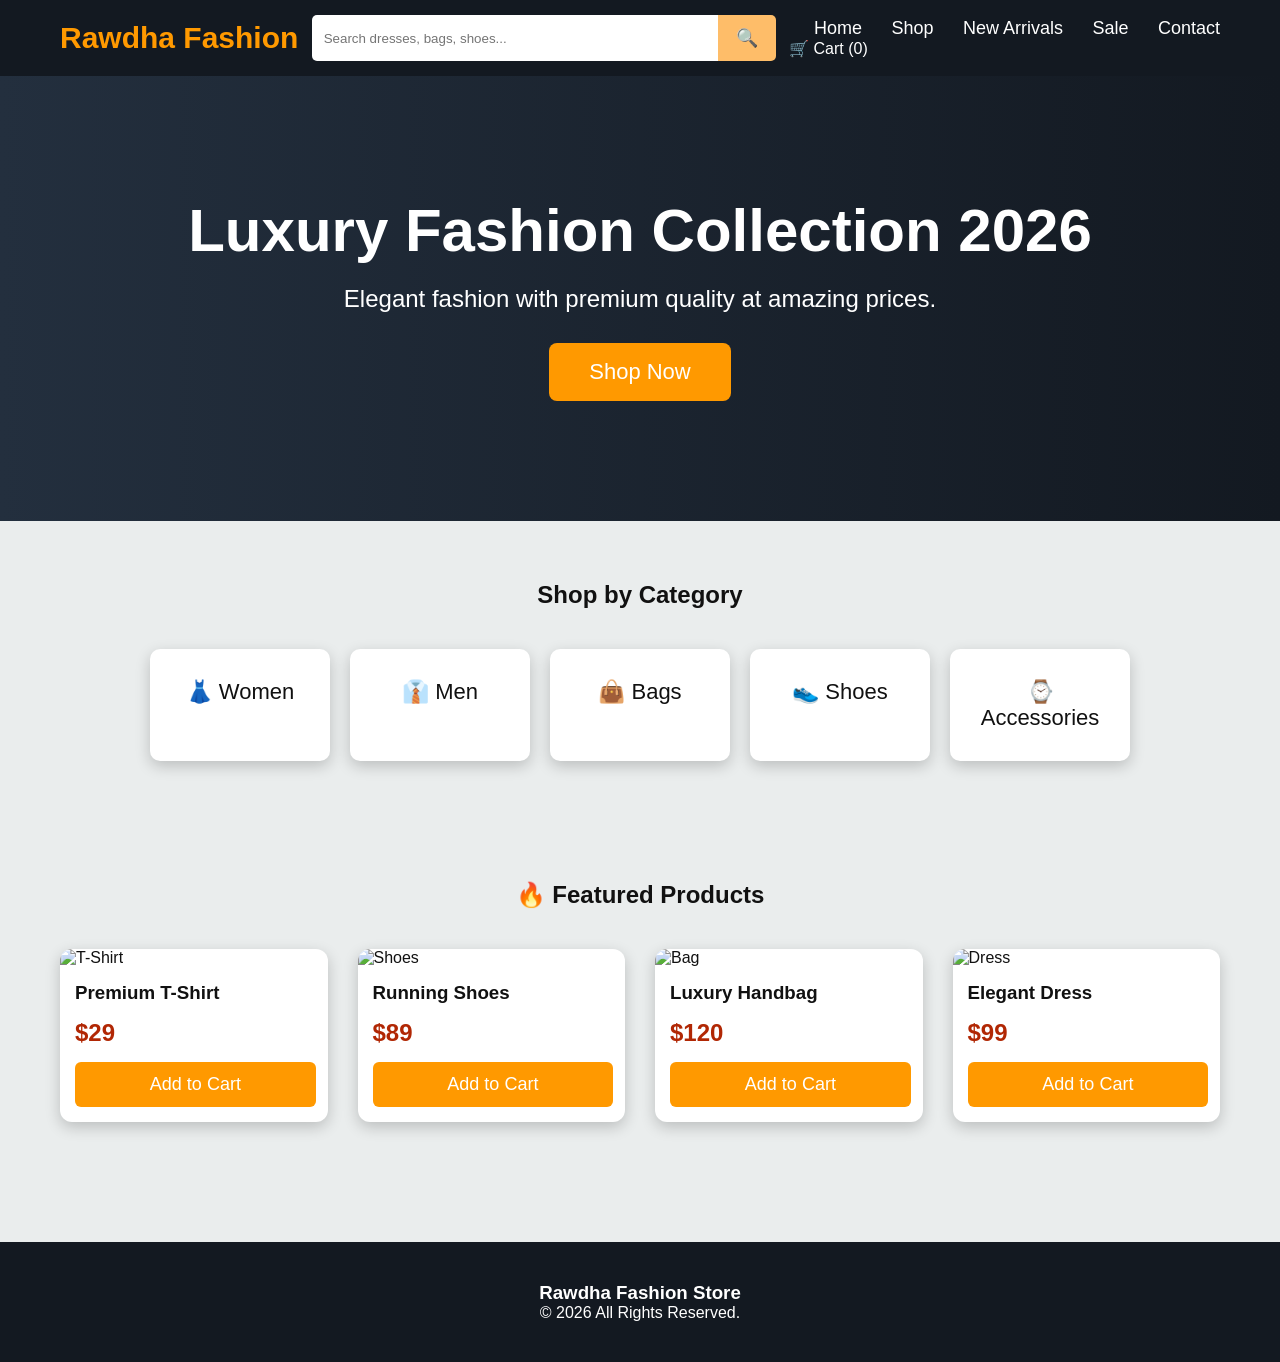
==== index.html @ 76795366 "Update index.html" ====
<!DOCTYPE html>
<html lang="en">
<head>
    <meta charset="UTF-8">
    <meta name="viewport" content="width=device-width, initial-scale=1.0">
    <title>Rawdha Fashion Store</title>
    <link rel="stylesheet" href="style.css">
</head>
<body>
<header class="header">
  <div class="logo">Rawdha Fashion</div>

  <div class="search-bar">
    <input type="text" placeholder="Search dresses, bags, shoes...">
    <button>🔍</button>
  </div>

  <nav>
    <a href="#">Home</a>
    <a href="#">Shop</a>
    <a href="#">New Arrivals</a>
    <a href="#">Sale</a>
    <a href="#">Contact</a>
<div class="cart-icon" onclick="toggleCart()">
    🛒 Cart (<span id="cart-count">0</span>)
</div> 
  </nav>
</header>

<section class="hero">
  <div class="hero-content">
    <h1>Luxury Fashion Collection 2026</h1>
    <p>Elegant fashion with premium quality at amazing prices.</p>
    <button class="shop-btn">Shop Now</button>
  </div>
</section>

<section class="categories">
  <h2>Shop by Category</h2>

  <div class="category-container">
    <div class="card">👗 Women</div>
    <div class="card">👔 Men</div>
    <div class="card">👜 Bags</div>
    <div class="card">👟 Shoes</div>
    <div class="card">⌚ Accessories</div>
  </div>
</section>
<section class="products">
    <h2>🔥 Featured Products</h2>

    <div class="product-grid">

        <div class="product-card">
            <img src="https://images.unsplash.com/photo-1521572163474-6864f9cf17ab?w=500" alt="T-Shirt">
            <h3>Premium T-Shirt</h3>
            <p class="price">$29</p>
            <button>Add to Cart</button>
        </div>

        <div class="product-card">
            <img src="https://images.unsplash.com/photo-1542291026-7eec264c27ff?w=500" alt="Shoes">
            <h3>Running Shoes</h3>
            <p class="price">$89</p>
            <button>Add to Cart</button>
        </div>

        <div class="product-card">
            <img src="https://images.unsplash.com/photo-1548036328-c9fa89d128fa?w=500" alt="Bag">
            <h3>Luxury Handbag</h3>
            <p class="price">$120</p>
            <button>Add to Cart</button>
        </div>

        <div class="product-card">
            <img src="https://images.unsplash.com/photo-1512436991641-6745cdb1723f?w=500" alt="Dress">
            <h3>Elegant Dress</h3>
            <p class="price">$99</p>
            <button>Add to Cart</button>
        </div>

    </div>
</section>

<footer class="footer">
    <h3>Rawdha Fashion Store</h3>
    <p>© 2026 All Rights Reserved.</p>
</footer>

<script src="script.js"></script>
</body>
</html>
---- style.css ----
*{
    margin:0;
    padding:0;
    box-sizing:border-box;
    font-family:Arial, Helvetica, sans-serif;
}

body{
    background:#eaeded;
    color:#111;
}

/* Header */

.header{
    background:#131921;
    color:#fff;
    display:flex;
    justify-content:space-between;
    align-items:center;
    padding:15px 60px;
    position:sticky;
    top:0;
    z-index:1000;
}

.logo{
    font-size:30px;
    font-weight:bold;
    color:#ff9900;
}

.search-bar{
    display:flex;
    width:40%;
}

.search-bar input{
    width:100%;
    padding:12px;
    border:none;
    outline:none;
    border-radius:5px 0 0 5px;
}

.search-bar button{
    background:#febd69;
    border:none;
    padding:12px 18px;
    cursor:pointer;
    border-radius:0 5px 5px 0;
    font-size:18px;
}

nav a{
    color:white;
    text-decoration:none;
    margin-left:25px;
    font-size:18px;
    transition:.3s;
}

nav a:hover{
    color:#ff9900;
}

/* Hero */

.hero{
    background:linear-gradient(to right,#232f3e,#131921);
    color:white;
    text-align:center;
    padding:120px 20px;
}

.hero h1{
    font-size:60px;
    margin-bottom:20px;
}

.hero p{
    font-size:24px;
    margin-bottom:30px;
}

.shop-btn{
    background:#ff9900;
    color:white;
    border:none;
    padding:16px 40px;
    font-size:22px;
    border-radius:8px;
    cursor:pointer;
    transition:.3s;
}

.shop-btn:hover{
    transform:scale(1.08);
    background:#e68a00;
}

/* Categories */

.categories{
    padding:60px;
}

.categories h2{
    text-align:center;
    margin-bottom:40px;
}

.category-container{
    display:flex;
    justify-content:center;
    gap:20px;
    flex-wrap:wrap;
}

.card{
    background:white;
    padding:30px;
    width:180px;
    text-align:center;
    border-radius:10px;
    font-size:22px;
    box-shadow:0 5px 15px rgba(0,0,0,.2);
    transition:.3s;
}

.card:hover{
    transform:translateY(-10px);
}

/* Products */

.products{
    padding:60px;
}

.products h2{
    text-align:center;
    margin-bottom:40px;
}

.product-grid{
    display:grid;
    grid-template-columns:repeat(auto-fit,minmax(250px,1fr));
    gap:30px;
}

.product-card{
    background:white;
    border-radius:12px;
    overflow:hidden;
    box-shadow:0 5px 15px rgba(0,0,0,.2);
    transition:.3s;
}

.product-card:hover{
    transform:translateY(-10px);
}

.product-card img{
    width:100%;
    height:260px;
    object-fit:cover;
}

.product-card h3{
    padding:15px;
}

.price{
    color:#B12704;
    font-size:24px;
    font-weight:bold;
    padding:0 15px;
}

.product-card button{
    width:90%;
    margin:15px;
    padding:12px;
    border:none;
    background:#ff9900;
    color:white;
    border-radius:6px;
    cursor:pointer;
    font-size:18px;
}

.product-card button:hover{
    background:#e68a00;
}

/* Footer */

.footer{
    background:#131921;
    color:white;
    text-align:center;
    padding:40px;
    margin-top:60px;
}

@media(max-width:768px){

.header{
    flex-direction:column;
    gap:20px;
}

.search-bar{
    width:100%;
}

.hero h1{
    font-size:40px;
}

.hero p{
    font-size:20px;
}

}
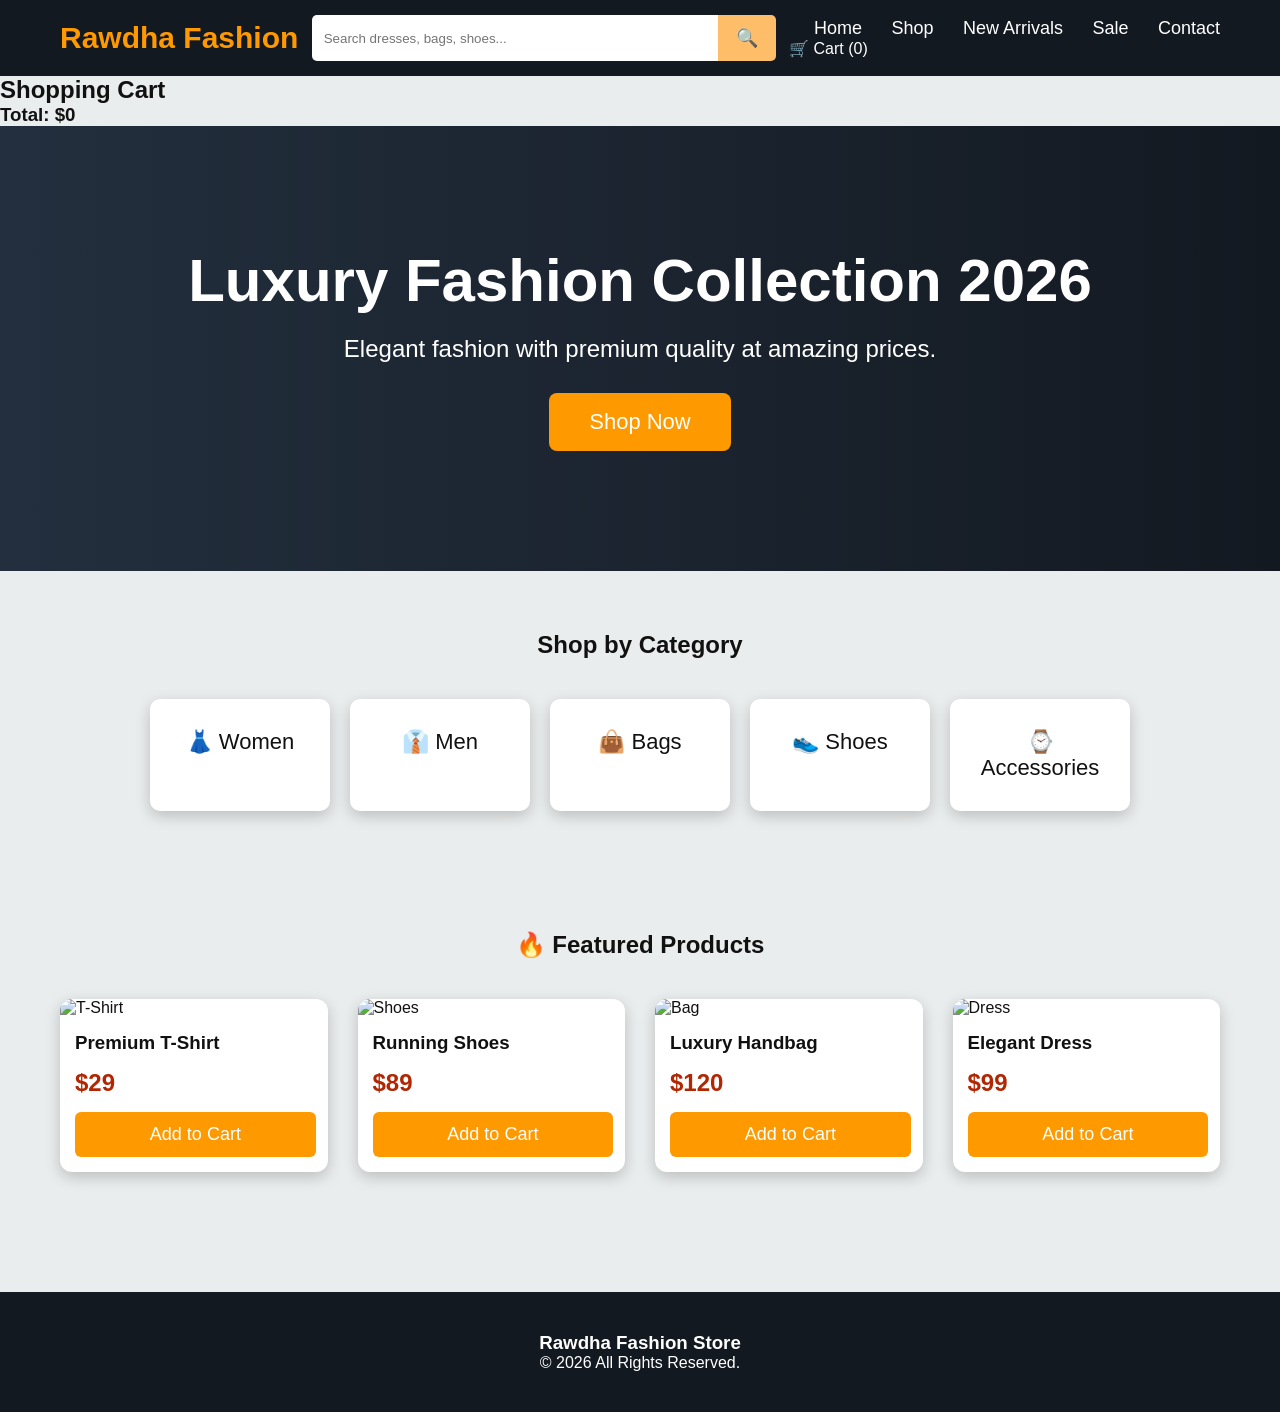
==== commit 30ed365e: "Update index.html" ====
--- a/index.html
+++ b/index.html
@@ -26,7 +26,13 @@
 </div> 
   </nav>
 </header>
+<div id="cart-panel" class="cart-panel">
+    <h2>Shopping Cart</h2>
 
+    <ul id="cart-items"></ul>
+
+    <h3>Total: <span id="cart-total">$0</span></h3>
+</div>
 <section class="hero">
   <div class="hero-content">
     <h1>Luxury Fashion Collection 2026</h1>
@@ -55,28 +61,28 @@
             <img src="https://images.unsplash.com/photo-1521572163474-6864f9cf17ab?w=500" alt="T-Shirt">
             <h3>Premium T-Shirt</h3>
             <p class="price">$29</p>
-            <button>Add to Cart</button>
+            <button onclick="addToCart('Premium T-Shirt', 29)">Add to Cart</button>
         </div>
 
         <div class="product-card">
             <img src="https://images.unsplash.com/photo-1542291026-7eec264c27ff?w=500" alt="Shoes">
             <h3>Running Shoes</h3>
             <p class="price">$89</p>
-            <button>Add to Cart</button>
+            <button onclick="addToCart('Running Shoes', 89)">Add to Cart</button>
         </div>
 
         <div class="product-card">
             <img src="https://images.unsplash.com/photo-1548036328-c9fa89d128fa?w=500" alt="Bag">
             <h3>Luxury Handbag</h3>
             <p class="price">$120</p>
-            <button>Add to Cart</button>
+            <button onclick="addToCart('Luxury Handbag', 120)">Add to Cart</button>
         </div>
 
         <div class="product-card">
             <img src="https://images.unsplash.com/photo-1512436991641-6745cdb1723f?w=500" alt="Dress">
             <h3>Elegant Dress</h3>
             <p class="price">$99</p>
-            <button>Add to Cart</button>
+            <button onclick="addToCart('Elegant Dress', 99)">Add to Cart</button>
         </div>
 
     </div>
@@ -86,7 +92,6 @@
     <h3>Rawdha Fashion Store</h3>
     <p>© 2026 All Rights Reserved.</p>
 </footer>
-
 <script src="script.js"></script>
 </body>
 </html>
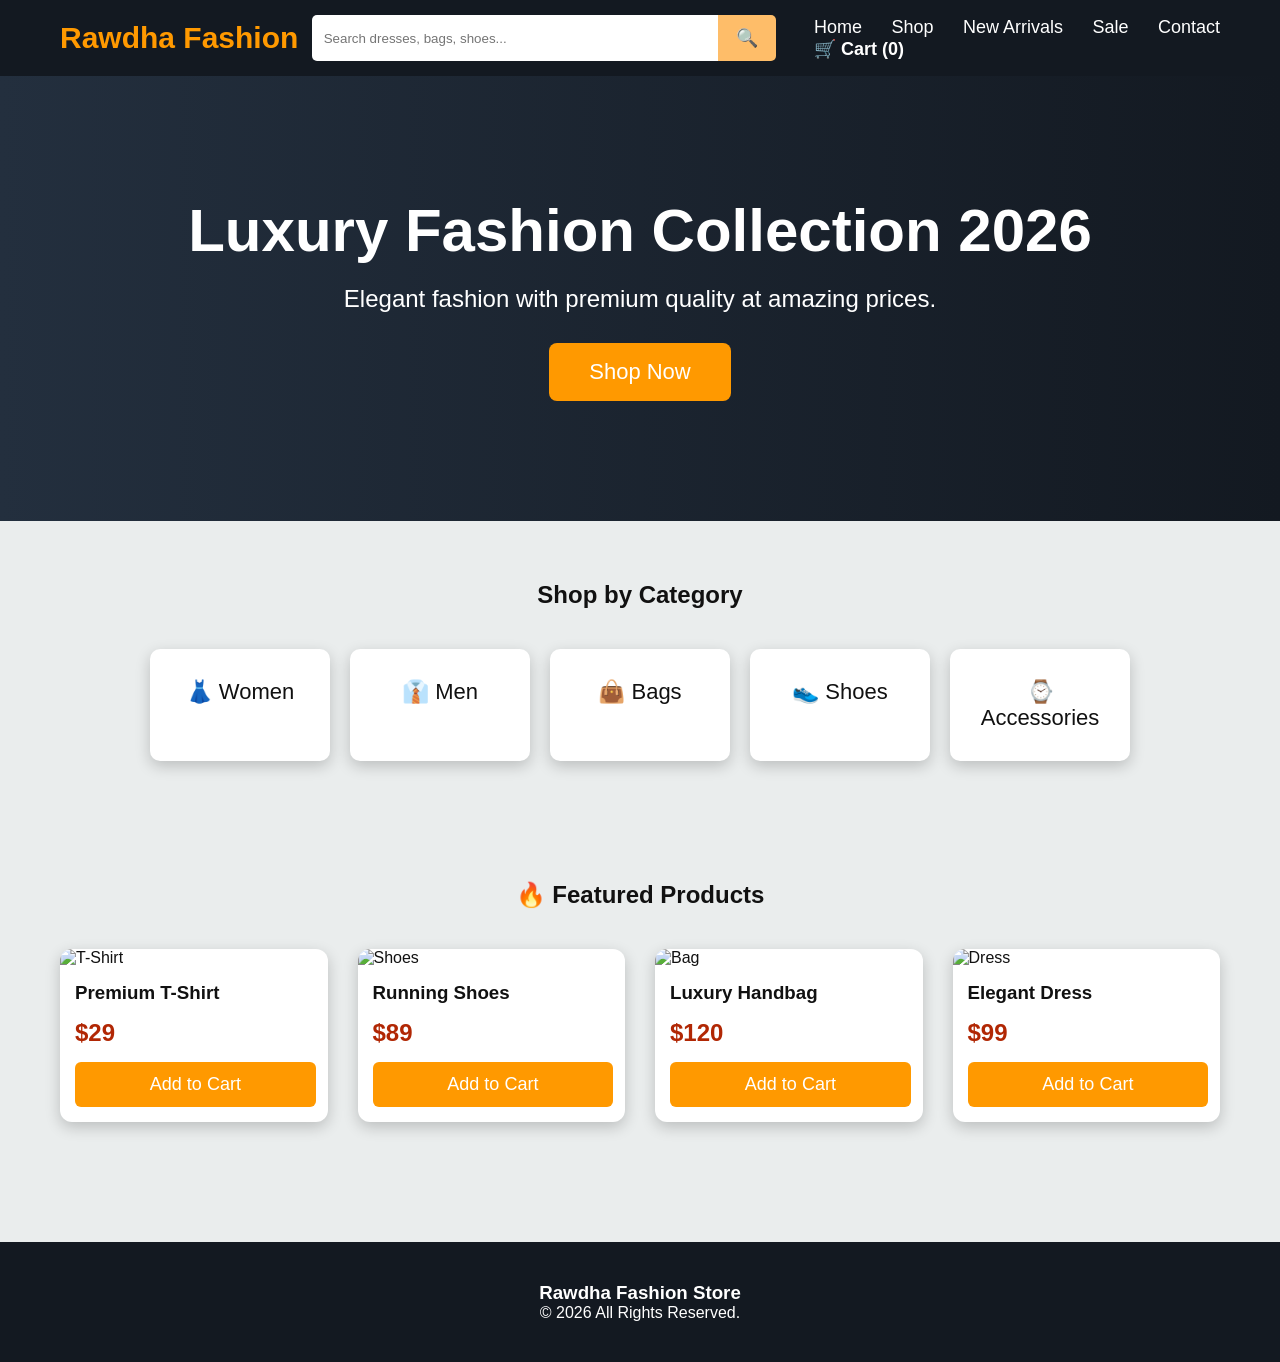
==== commit 950e9a23: "Update index.html" ====
--- a/index.html
+++ b/index.html
@@ -32,6 +32,9 @@
     <ul id="cart-items"></ul>
 
     <h3>Total: <span id="cart-total">$0</span></h3>
+    <button class="checkout-btn" onclick="checkout()">
+    Proceed to Checkout
+</button>
 </div>
 <section class="hero">
   <div class="hero-content">
--- a/style.css
+++ b/style.css
@@ -224,3 +224,49 @@
 }
 
 }
+/* Cart */
+
+.cart-icon{
+    color:white;
+    cursor:pointer;
+    margin-left:25px;
+    font-size:18px;
+    font-weight:bold;
+}
+
+.cart-icon:hover{
+    color:#ff9900;
+}
+
+.cart-panel{
+    position:fixed;
+    top:0;
+    right:-400px;
+    width:350px;
+    height:100%;
+    background:#fff;
+    box-shadow:-5px 0 15px rgba(0,0,0,0.3);
+    padding:20px;
+    transition:right 0.3s ease;
+    z-index:2000;
+    overflow-y:auto;
+}
+
+.cart-panel h2{
+    margin-bottom:20px;
+}
+
+.cart-panel ul{
+    list-style:none;
+    padding:0;
+}
+
+.cart-panel li{
+    padding:10px 0;
+    border-bottom:1px solid #ddd;
+}
+
+.cart-panel h3{
+    margin-top:20px;
+    color:#B12704;
+}
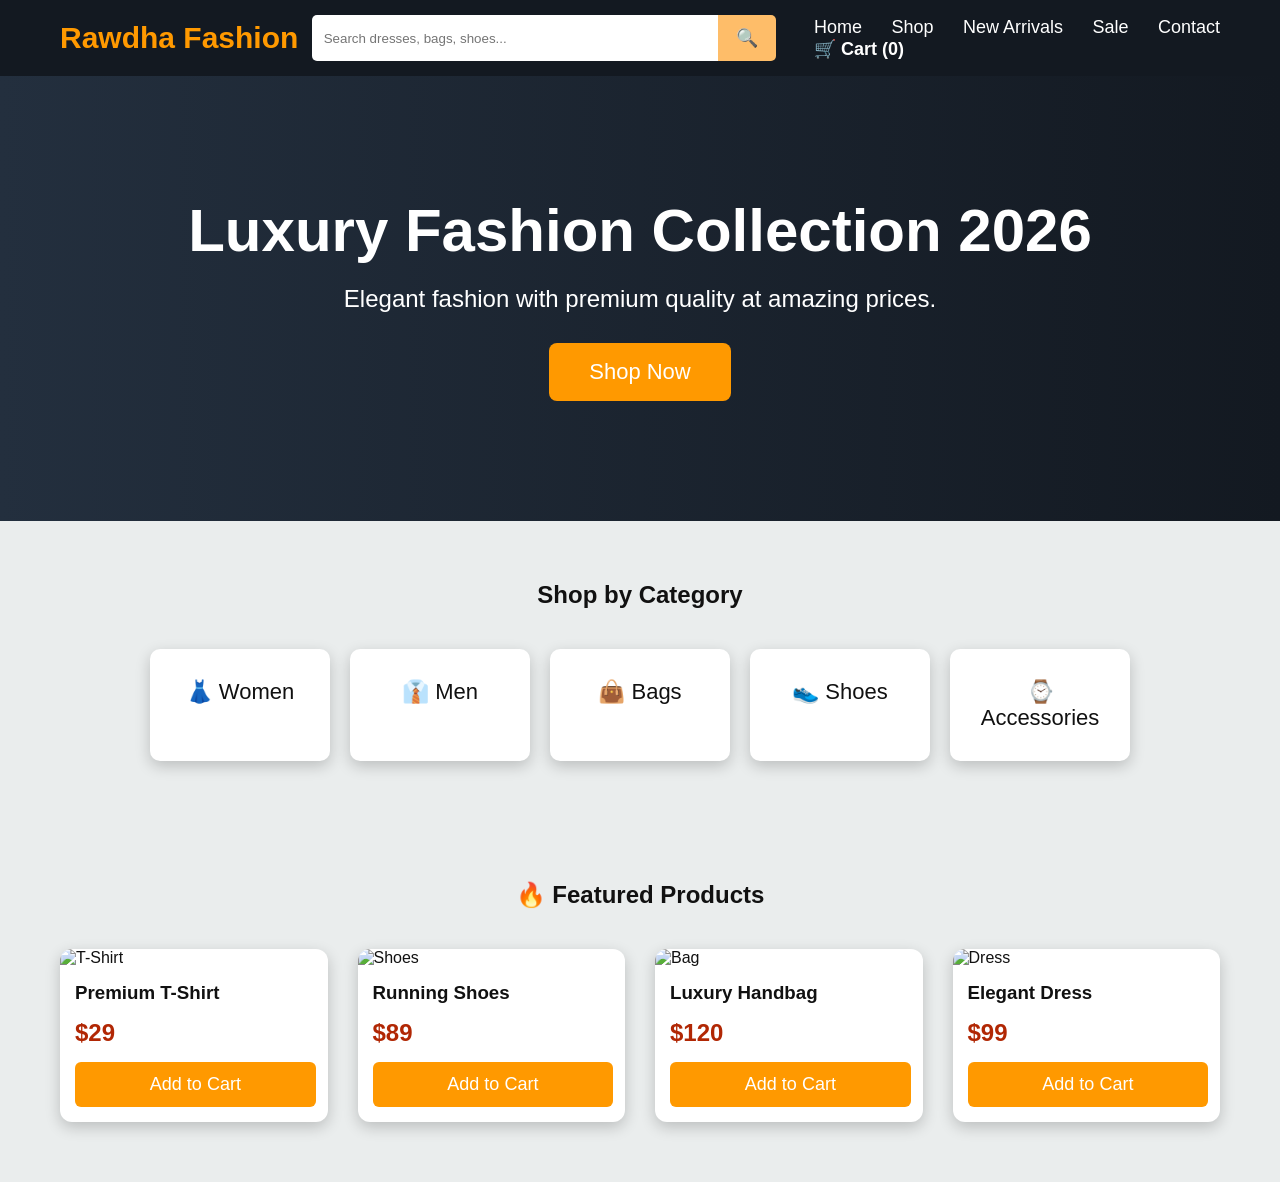
==== commit b9339d6e: "Update index.html" ====
--- a/index.html
+++ b/index.html
@@ -11,7 +11,11 @@
   <div class="logo">Rawdha Fashion</div>
 
   <div class="search-bar">
-    <input type="text" placeholder="Search dresses, bags, shoes...">
+    <input
+    type="text"
+    id="search"
+    placeholder="Search dresses, bags, shoes..."
+    onkeyup="searchProducts()">
     <button>🔍</button>
   </div>
 
@@ -60,42 +64,56 @@
 
     <div class="product-grid">
 
-        <div class="product-card">
+    <!-- Premium T-Shirt -->
+    <a href="product.html?id=1" style="text-decoration:none;color:inherit;">
+        <div class="product-card product">
             <img src="https://images.unsplash.com/photo-1521572163474-6864f9cf17ab?w=500" alt="T-Shirt">
             <h3>Premium T-Shirt</h3>
             <p class="price">$29</p>
-            <button onclick="addToCart('Premium T-Shirt', 29)">Add to Cart</button>
+
+            <button onclick="event.preventDefault(); addToCart('Premium T-Shirt',29)">
+                Add to Cart
+            </button>
         </div>
+    </a>
 
-        <div class="product-card">
+    <!-- Running Shoes -->
+    <a href="product.html?id=2" style="text-decoration:none;color:inherit;">
+        <div class="product-card product">
             <img src="https://images.unsplash.com/photo-1542291026-7eec264c27ff?w=500" alt="Shoes">
             <h3>Running Shoes</h3>
             <p class="price">$89</p>
-            <button onclick="addToCart('Running Shoes', 89)">Add to Cart</button>
+
+            <button onclick="event.preventDefault(); addToCart('Running Shoes',89)">
+                Add to Cart
+            </button>
         </div>
+    </a>
 
-        <div class="product-card">
+    <!-- Luxury Handbag -->
+    <a href="product.html?id=3" style="text-decoration:none;color:inherit;">
+        <div class="product-card product">
             <img src="https://images.unsplash.com/photo-1548036328-c9fa89d128fa?w=500" alt="Bag">
             <h3>Luxury Handbag</h3>
             <p class="price">$120</p>
-            <button onclick="addToCart('Luxury Handbag', 120)">Add to Cart</button>
+
+            <button onclick="event.preventDefault(); addToCart('Luxury Handbag',120)">
+                Add to Cart
+            </button>
         </div>
+    </a>
 
-        <div class="product-card">
+    <!-- Elegant Dress -->
+    <a href="product.html?id=4" style="text-decoration:none;color:inherit;">
+        <div class="product-card product">
             <img src="https://images.unsplash.com/photo-1512436991641-6745cdb1723f?w=500" alt="Dress">
             <h3>Elegant Dress</h3>
             <p class="price">$99</p>
-            <button onclick="addToCart('Elegant Dress', 99)">Add to Cart</button>
+
+            <button onclick="event.preventDefault(); addToCart('Elegant Dress',99)">
+                Add to Cart
+            </button>
         </div>
+    </a>
 
-    </div>
-</section>
-
-<footer class="footer">
-    <h3>Rawdha Fashion Store</h3>
-    <p>© 2026 All Rights Reserved.</p>
-</footer>
-<script src="script.js"></script>
-</body>
-</html>
-
+</div>
--- a/style.css
+++ b/style.css
@@ -270,3 +270,18 @@
     margin-top:20px;
     color:#B12704;
 }
+.checkout-btn{
+    width:100%;
+    margin-top:20px;
+    padding:15px;
+    background:#28a745;
+    color:white;
+    border:none;
+    border-radius:6px;
+    font-size:18px;
+    cursor:pointer;
+}
+
+.checkout-btn:hover{
+    background:#218838;
+}
